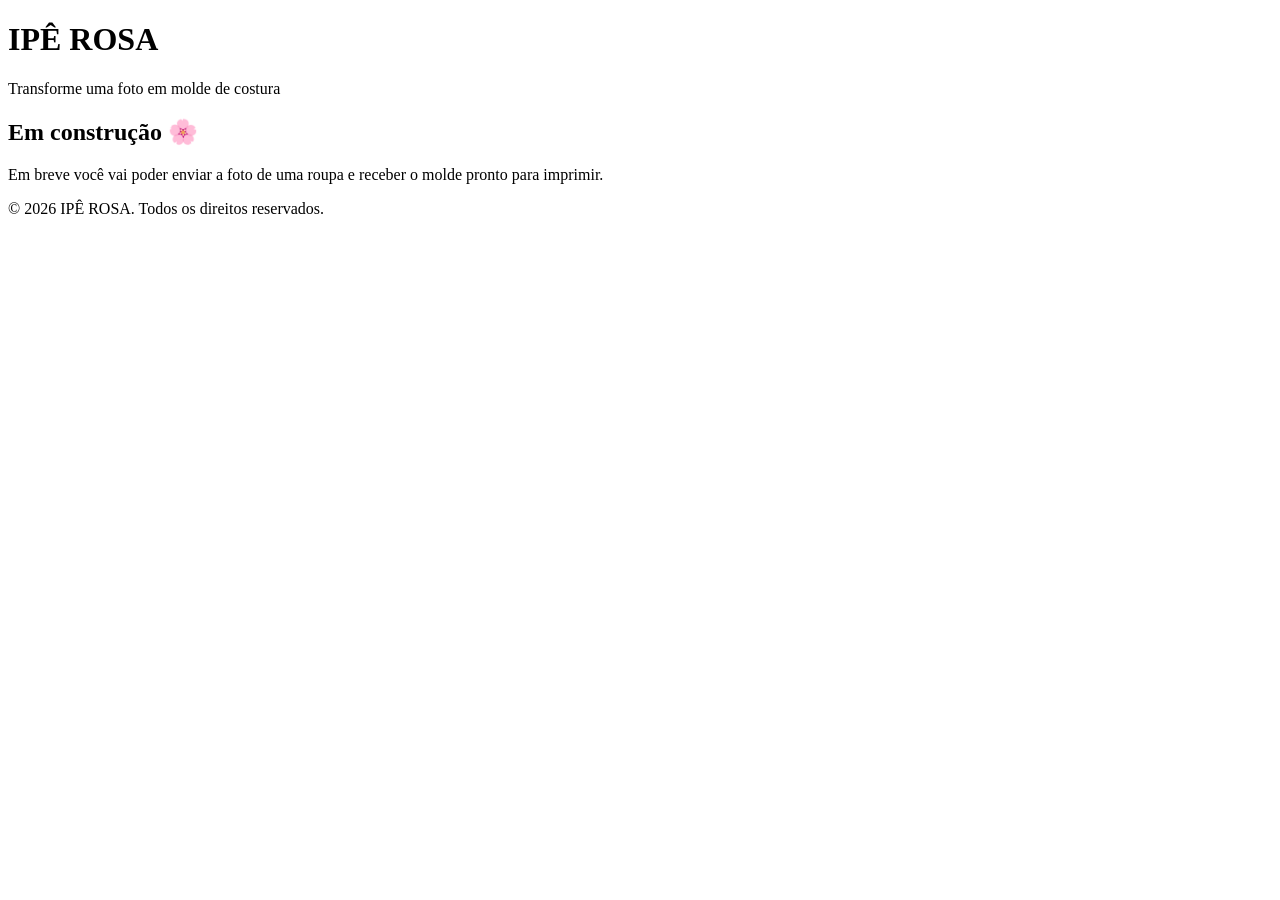
==== index.html @ 850e776a "Create index.html" ====
<!DOCTYPE html>
<html lang="pt-BR">
<head>
  <meta charset="UTF-8">
  <meta name="viewport" content="width=device-width, initial-scale=1.0">
  <title>IPÊ ROSA - Molde de Costura</title>
  <link rel="stylesheet" href="style.css">
</head>
<body>
  <header>
    <h1>IPÊ ROSA</h1>
    <p>Transforme uma foto em molde de costura</p>
  </header>

  <main>
    <section class="hero">
      <h2>Em construção 🌸</h2>
      <p>Em breve você vai poder enviar a foto de uma roupa e receber o molde pronto para imprimir.</p>
    </section>
  </main>

  <footer>
    <p>&copy; 2026 IPÊ ROSA. Todos os direitos reservados.</p>
  </footer>

  <script src="script.js"></script>
</body>
</html>
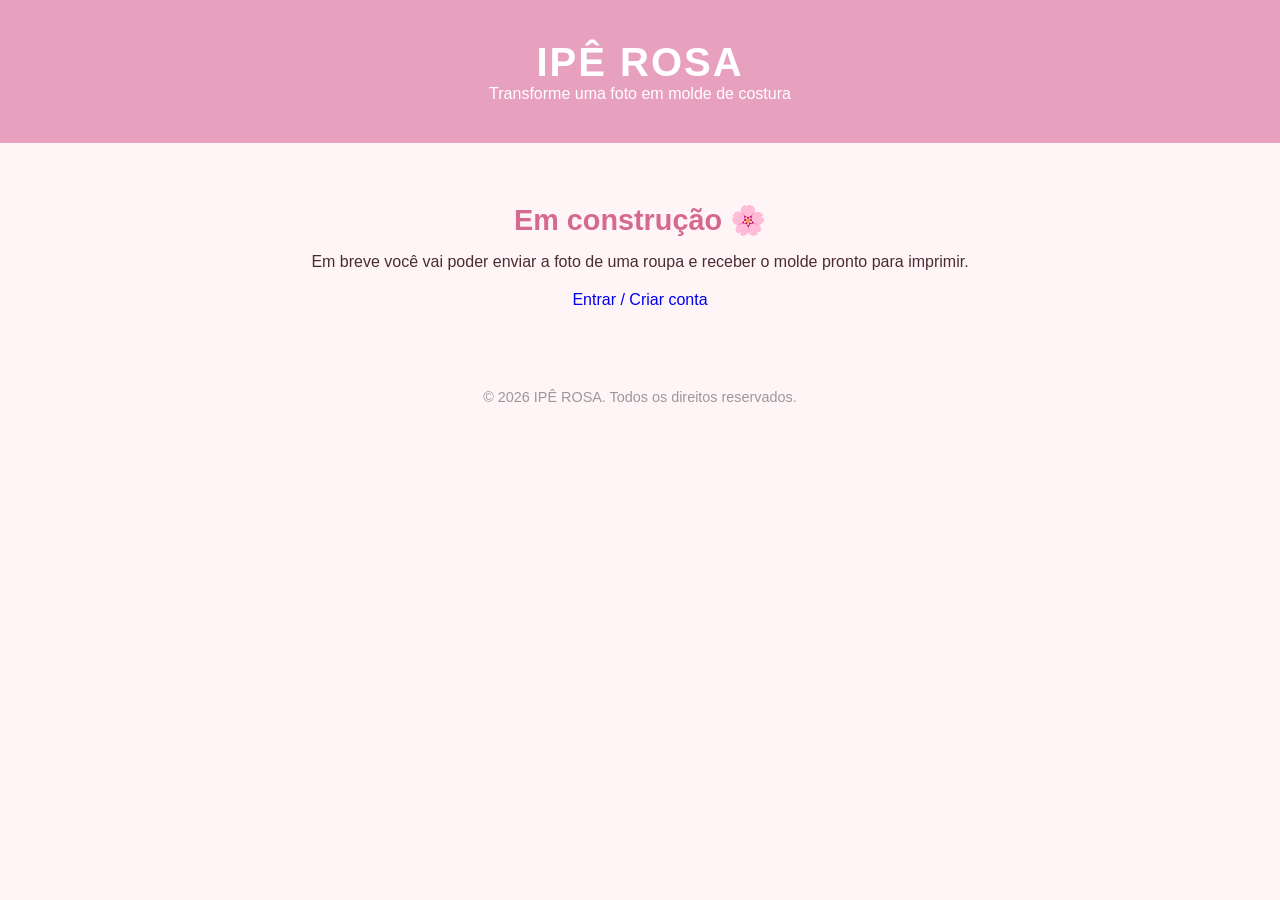
==== commit 8166befe: "Update index.html" ====
--- a/index.html
+++ b/index.html
@@ -16,6 +16,7 @@
     <section class="hero">
       <h2>Em construção 🌸</h2>
       <p>Em breve você vai poder enviar a foto de uma roupa e receber o molde pronto para imprimir.</p>
+      <a href="conta.html" class="btn-primary" style="display:inline-block; text-decoration:none; margin-top:20px;">Entrar / Criar conta</a>
     </section>
   </main>
 
--- a/style.css
+++ b/style.css
@@ -0,0 +1,43 @@
+* {
+  margin: 0;
+  padding: 0;
+  box-sizing: border-box;
+  font-family: 'Segoe UI', Arial, sans-serif;
+}
+
+body {
+  background-color: #fff5f7;
+  color: #4a2b34;
+}
+
+header {
+  background-color: #e8a0bf;
+  color: white;
+  text-align: center;
+  padding: 40px 20px;
+}
+
+header h1 {
+  font-size: 2.5rem;
+  letter-spacing: 2px;
+}
+
+main {
+  max-width: 700px;
+  margin: 60px auto;
+  text-align: center;
+  padding: 0 20px;
+}
+
+.hero h2 {
+  font-size: 1.8rem;
+  margin-bottom: 16px;
+  color: #d46a8f;
+}
+
+footer {
+  text-align: center;
+  padding: 20px;
+  color: #999;
+  font-size: 0.9rem;
+}
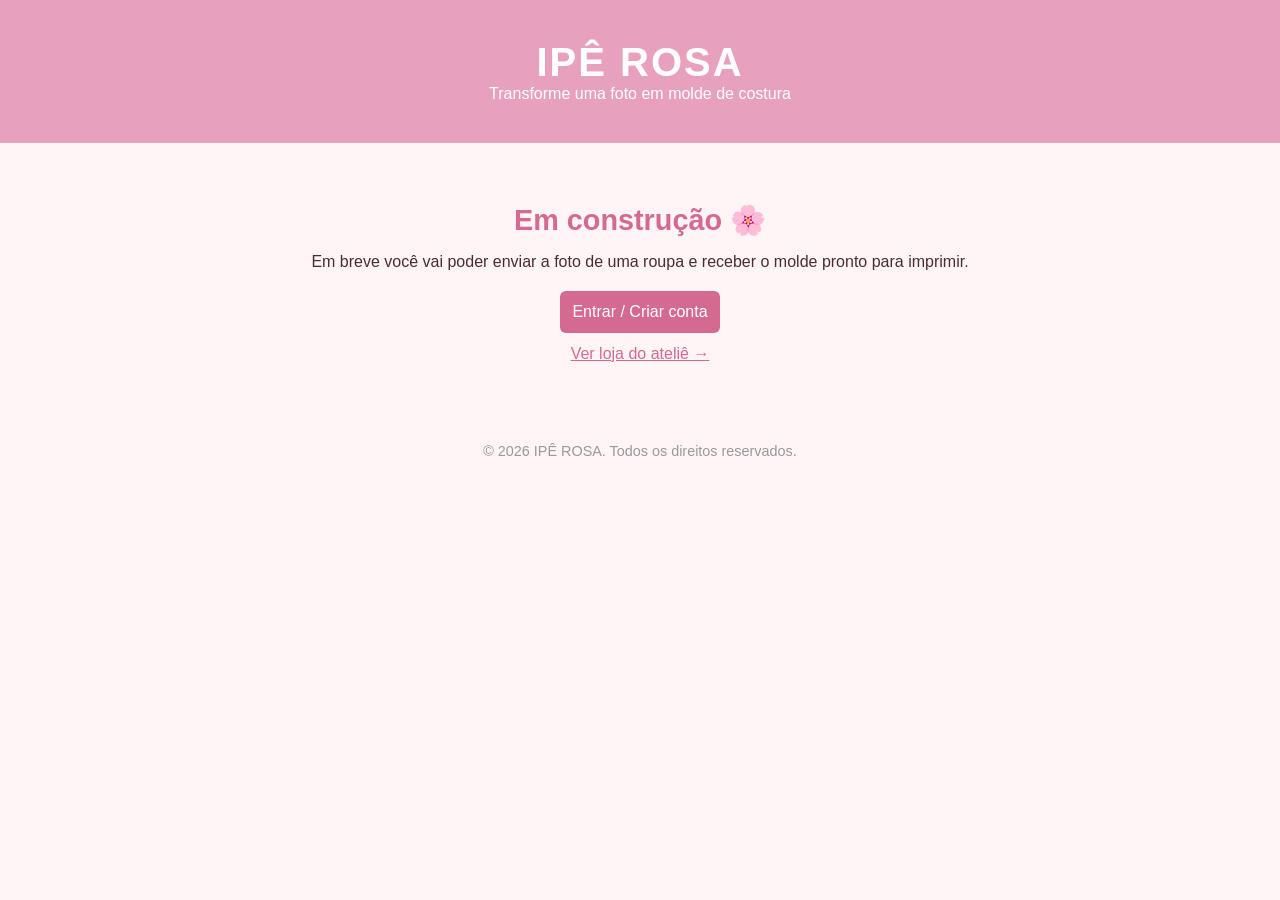
==== commit f5170ca4: "Update index.html" ====
--- a/index.html
+++ b/index.html
@@ -17,6 +17,8 @@
       <h2>Em construção 🌸</h2>
       <p>Em breve você vai poder enviar a foto de uma roupa e receber o molde pronto para imprimir.</p>
       <a href="conta.html" class="btn-primary" style="display:inline-block; text-decoration:none; margin-top:20px;">Entrar / Criar conta</a>
+<br>
+<a href="loja.html" style="display:inline-block; margin-top:12px; color:#d46a8f;">Ver loja do ateliê →</a>
     </section>
   </main>
 
--- a/style.css
+++ b/style.css
@@ -41,3 +41,87 @@
   color: #999;
   font-size: 0.9rem;
 }
+
+.auth-box {
+  background: white;
+  border-radius: 12px;
+  padding: 30px;
+  box-shadow: 0 2px 10px rgba(0,0,0,0.08);
+  max-width: 400px;
+  margin: 0 auto;
+}
+
+.auth-tabs {
+  display: flex;
+  margin-bottom: 20px;
+}
+
+.tab-btn {
+  flex: 1;
+  padding: 12px;
+  border: none;
+  background: #f5e6ec;
+  cursor: pointer;
+  font-size: 1rem;
+  color: #999;
+}
+
+.tab-btn.active {
+  background: #e8a0bf;
+  color: white;
+  font-weight: bold;
+}
+
+.tab-btn:first-child { border-radius: 8px 0 0 8px; }
+.tab-btn:last-child { border-radius: 0 8px 8px 0; }
+
+.auth-form {
+  display: flex;
+  flex-direction: column;
+  text-align: left;
+}
+
+.auth-form label {
+  margin-top: 12px;
+  margin-bottom: 4px;
+  font-size: 0.9rem;
+  color: #4a2b34;
+}
+
+.auth-form input {
+  padding: 10px;
+  border: 1px solid #ddd;
+  border-radius: 6px;
+  font-size: 1rem;
+}
+
+.btn-primary {
+  margin-top: 20px;
+  padding: 12px;
+  background-color: #d46a8f;
+  color: white;
+  border: none;
+  border-radius: 6px;
+  font-size: 1rem;
+  cursor: pointer;
+}
+
+.btn-primary:hover { background-color: #c05a7d; }
+
+.auth-form select {
+  padding: 10px;
+  border: 1px solid #ddd;
+  border-radius: 6px;
+  font-size: 1rem;
+  background: white;
+}
+
+.preview-foto {
+  max-width: 100%;
+  border-radius: 8px;
+  margin-top: 12px;
+}
+
+.mensagem { margin-top: 12px; font-size: 0.9rem; min-height: 20px; }
+.mensagem.erro { color: #c0392b; }
+.mensagem.sucesso { color: #27ae60; }
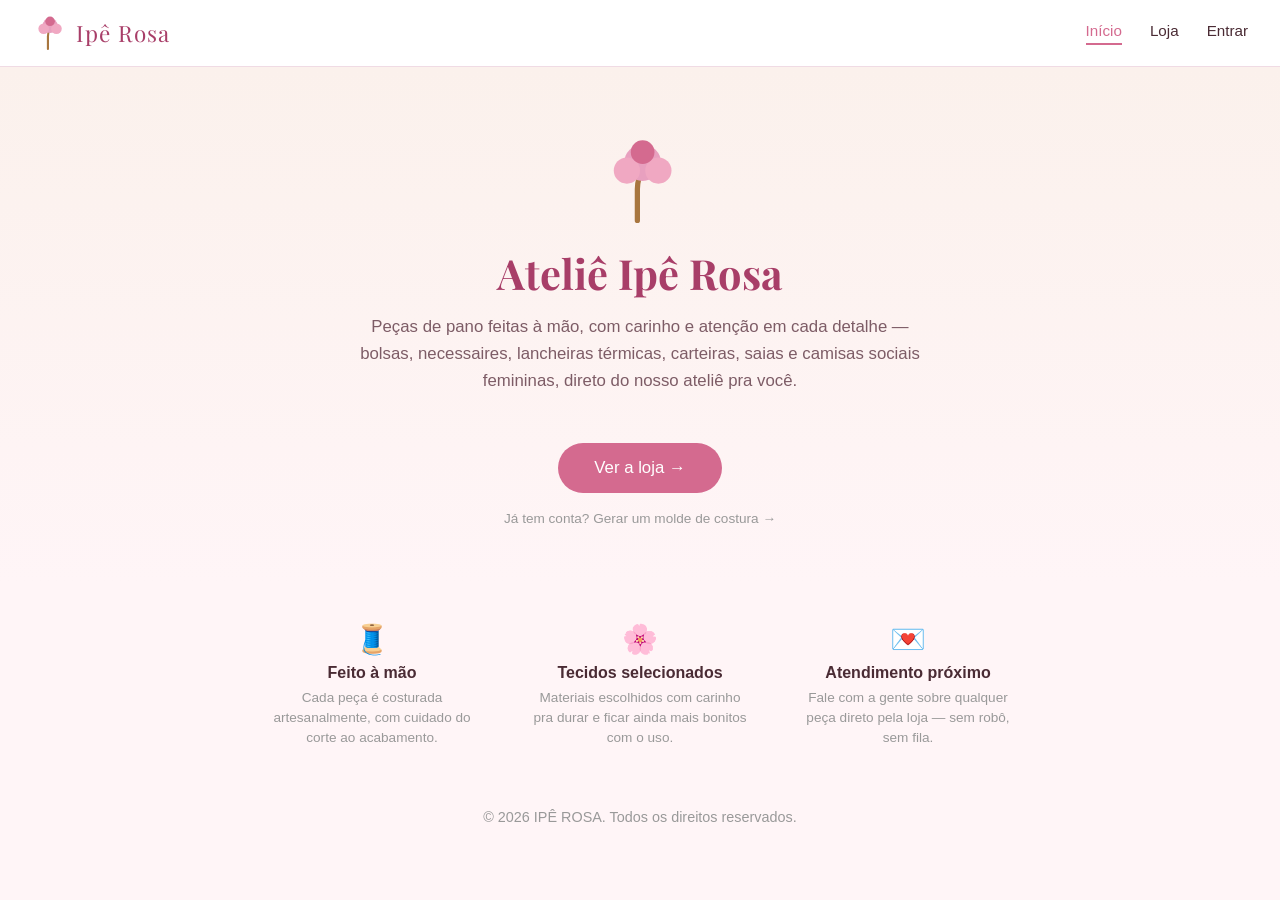
==== commit aa758e79: "Redesenha pagina de entrada e loja do atelie, com filtro por cor/tipo e interesse de compra index.ht" ====
--- a/index.html
+++ b/index.html
@@ -3,24 +3,70 @@
 <head>
   <meta charset="UTF-8">
   <meta name="viewport" content="width=device-width, initial-scale=1.0">
-  <title>IPÊ ROSA - Molde de Costura</title>
+  <title>IPÊ ROSA - Ateliê</title>
+  <link rel="preconnect" href="https://fonts.googleapis.com">
+  <link rel="preconnect" href="https://fonts.gstatic.com" crossorigin>
+  <link href="https://fonts.googleapis.com/css2?family=Playfair+Display:wght@600;700&display=swap" rel="stylesheet">
   <link rel="stylesheet" href="style.css">
 </head>
 <body>
-  <header>
-    <h1>IPÊ ROSA</h1>
-    <p>Transforme uma foto em molde de costura</p>
-  </header>
+  <div class="nav-atelie">
+    <a href="index.html" class="marca">
+      <svg viewBox="0 0 64 64" xmlns="http://www.w3.org/2000/svg">
+        <path d="M30 62 L30 38 Q30 30 34 26" stroke="#a8763f" stroke-width="4" fill="none" stroke-linecap="round"/>
+        <path d="M34 26 Q28 22 24 24" stroke="#a8763f" stroke-width="3" fill="none" stroke-linecap="round"/>
+        <path d="M34 26 Q40 20 44 22" stroke="#a8763f" stroke-width="3" fill="none" stroke-linecap="round"/>
+        <circle cx="34" cy="18" r="14" fill="#e8a0bf"/>
+        <circle cx="22" cy="24" r="10" fill="#f0a8c2"/>
+        <circle cx="46" cy="24" r="10" fill="#f0a8c2"/>
+        <circle cx="34" cy="10" r="9" fill="#d46a8f"/>
+      </svg>
+      <span>Ipê Rosa</span>
+    </a>
+    <nav>
+      <a href="index.html" class="ativo">Início</a>
+      <a href="loja.html">Loja</a>
+      <a href="conta.html">Entrar</a>
+    </nav>
+  </div>
 
-  <main>
-    <section class="hero">
-      <h2>Em construção 🌸</h2>
-      <p>Em breve você vai poder enviar a foto de uma roupa e receber o molde pronto para imprimir.</p>
-      <a href="conta.html" class="btn-primary" style="display:inline-block; text-decoration:none; margin-top:20px;">Entrar / Criar conta</a>
-<br>
-<a href="loja.html" style="display:inline-block; margin-top:12px; color:#d46a8f;">Ver loja do ateliê →</a>
-    </section>
-  </main>
+  <section class="hero-atelie">
+    <svg class="logo-grande" viewBox="0 0 64 64" xmlns="http://www.w3.org/2000/svg">
+      <path d="M30 62 L30 38 Q30 30 34 26" stroke="#a8763f" stroke-width="4" fill="none" stroke-linecap="round"/>
+      <path d="M34 26 Q28 22 24 24" stroke="#a8763f" stroke-width="3" fill="none" stroke-linecap="round"/>
+      <path d="M34 26 Q40 20 44 22" stroke="#a8763f" stroke-width="3" fill="none" stroke-linecap="round"/>
+      <circle cx="34" cy="18" r="14" fill="#e8a0bf"/>
+      <circle cx="22" cy="24" r="10" fill="#f0a8c2"/>
+      <circle cx="46" cy="24" r="10" fill="#f0a8c2"/>
+      <circle cx="34" cy="10" r="9" fill="#d46a8f"/>
+    </svg>
+    <h2>Ateliê Ipê Rosa</h2>
+    <p class="tagline">
+      Peças de pano feitas à mão, com carinho e atenção em cada detalhe — bolsas, necessaires,
+      lancheiras térmicas, carteiras, saias e camisas sociais femininas, direto do nosso ateliê
+      pra você.
+    </p>
+    <a href="loja.html" class="btn-primary btn-lg" style="display:inline-block; text-decoration:none; width:auto;">Ver a loja →</a>
+    <a href="conta.html" class="link-secundario">Já tem conta? Gerar um molde de costura →</a>
+  </section>
+
+  <section class="faixa-destaques">
+    <div class="item">
+      <div class="icone">🧵</div>
+      <h3>Feito à mão</h3>
+      <p>Cada peça é costurada artesanalmente, com cuidado do corte ao acabamento.</p>
+    </div>
+    <div class="item">
+      <div class="icone">🌸</div>
+      <h3>Tecidos selecionados</h3>
+      <p>Materiais escolhidos com carinho pra durar e ficar ainda mais bonitos com o uso.</p>
+    </div>
+    <div class="item">
+      <div class="icone">💌</div>
+      <h3>Atendimento próximo</h3>
+      <p>Fale com a gente sobre qualquer peça direto pela loja — sem robô, sem fila.</p>
+    </div>
+  </section>
 
   <footer>
     <p>&copy; 2026 IPÊ ROSA. Todos os direitos reservados.</p>
--- a/style.css
+++ b/style.css
@@ -8,6 +8,7 @@
 body {
   background-color: #fff5f7;
   color: #4a2b34;
+  overflow-x: hidden;
 }
 
 header {
@@ -125,3 +126,242 @@
 .mensagem { margin-top: 12px; font-size: 0.9rem; min-height: 20px; }
 .mensagem.erro { color: #c0392b; }
 .mensagem.sucesso { color: #27ae60; }
+
+/* Avatar do molde: leve balanço da peça, como um tecido real se acomodando */
+.ipe-avatar-sway {
+  transform-box: fill-box;
+  transform-origin: 50% 8%;
+  animation: ipeAvatarSway 4.5s ease-in-out infinite;
+}
+.ipe-avatar-sway--manga {
+  animation-delay: -0.6s;
+}
+@keyframes ipeAvatarSway {
+  0%, 100% { transform: rotate(-0.6deg); }
+  50% { transform: rotate(0.6deg); }
+}
+@media (prefers-reduced-motion: reduce) {
+  .ipe-avatar-sway { animation: none; }
+}
+
+/* ===== Redesenho Ateliê / Loja ===== */
+
+:root {
+  --ipe-neutro-quente: #fbf1ec;
+  --ipe-dourado: #c9975a;
+  --ipe-texto-suave: #7d5c66;
+}
+
+.fonte-titulo { font-family: 'Playfair Display', Georgia, serif; }
+
+/* --- Navegação --- */
+.nav-atelie {
+  display: flex;
+  align-items: center;
+  justify-content: space-between;
+  padding: 16px 32px;
+  background: white;
+  border-bottom: 1px solid #f0dbe4;
+}
+
+.nav-atelie .marca {
+  display: flex;
+  align-items: center;
+  gap: 10px;
+  text-decoration: none;
+  color: #4a2b34;
+}
+
+.nav-atelie .marca svg { width: 34px; height: 34px; flex-shrink: 0; }
+
+.nav-atelie .marca span {
+  font-family: 'Playfair Display', Georgia, serif;
+  font-size: 1.4rem;
+  letter-spacing: 1px;
+  color: #a83e68;
+}
+
+.nav-atelie nav { display: flex; gap: 28px; align-items: center; }
+
+.nav-atelie nav a {
+  text-decoration: none;
+  color: #4a2b34;
+  font-size: 0.95rem;
+  padding-bottom: 4px;
+  border-bottom: 2px solid transparent;
+  transition: border-color 0.2s, color 0.2s;
+}
+
+.nav-atelie nav a:hover,
+.nav-atelie nav a.ativo {
+  color: #d46a8f;
+  border-color: #d46a8f;
+}
+
+@media (max-width: 560px) {
+  .nav-atelie { padding: 14px 18px; flex-direction: column; gap: 12px; }
+  .nav-atelie nav { gap: 18px; }
+}
+
+/* --- Hero da página de entrada --- */
+.hero-atelie {
+  text-align: center;
+  padding: 72px 20px 56px;
+  background: linear-gradient(180deg, var(--ipe-neutro-quente), #fff5f7);
+}
+
+.hero-atelie .logo-grande { width: 84px; height: 84px; margin-bottom: 18px; }
+
+.hero-atelie h2 {
+  font-family: 'Playfair Display', Georgia, serif;
+  font-size: 2.6rem;
+  color: #a83e68;
+  margin-bottom: 14px;
+}
+
+.hero-atelie p.tagline {
+  max-width: 560px;
+  margin: 0 auto 28px;
+  color: var(--ipe-texto-suave);
+  font-size: 1.05rem;
+  line-height: 1.6;
+  overflow-wrap: break-word;
+}
+
+.btn-lg { padding: 15px 36px; font-size: 1.05rem; border-radius: 30px; }
+
+.link-secundario {
+  display: block;
+  margin-top: 18px;
+  color: #999;
+  font-size: 0.85rem;
+  text-decoration: none;
+}
+.link-secundario:hover { color: #d46a8f; }
+
+.faixa-destaques {
+  display: flex;
+  justify-content: center;
+  gap: 48px;
+  flex-wrap: wrap;
+  padding: 40px 20px;
+  max-width: 900px;
+  margin: 0 auto;
+  text-align: center;
+}
+
+.faixa-destaques .item { max-width: 220px; }
+.faixa-destaques .item .icone { font-size: 1.8rem; margin-bottom: 8px; }
+.faixa-destaques .item h3 { font-size: 1rem; color: #4a2b34; margin-bottom: 6px; }
+.faixa-destaques .item p { font-size: 0.85rem; color: #999; line-height: 1.5; }
+
+/* --- Loja: filtros --- */
+.filtro-loja {
+  display: flex;
+  gap: 14px;
+  align-items: center;
+  flex-wrap: wrap;
+  margin: 24px 0 8px;
+}
+
+.filtro-loja select {
+  padding: 9px 14px;
+  border: 1px solid #e8c3d3;
+  border-radius: 20px;
+  background: white;
+  color: #4a2b34;
+  font-size: 0.9rem;
+}
+
+.filtro-loja .limpar-filtros {
+  font-size: 0.85rem;
+  color: #a83e68;
+  cursor: pointer;
+  text-decoration: underline;
+  background: none;
+  border: none;
+}
+
+/* --- Loja: cards --- */
+.produto-card {
+  transition: transform 0.18s ease, box-shadow 0.18s ease;
+  display: flex;
+  flex-direction: column;
+}
+
+.produto-card:hover {
+  transform: translateY(-4px);
+  box-shadow: 0 8px 20px rgba(0,0,0,0.1);
+}
+
+.produto-card .tags { display: flex; gap: 6px; flex-wrap: wrap; margin: 6px 0; }
+
+.tag-chip {
+  display: inline-block;
+  padding: 3px 10px;
+  border-radius: 12px;
+  background: var(--ipe-neutro-quente);
+  color: var(--ipe-dourado);
+  font-size: 0.72rem;
+  font-weight: 600;
+}
+
+.btn-interesse {
+  margin-top: auto;
+  padding: 9px;
+  background: #d46a8f;
+  color: white;
+  border: none;
+  border-radius: 6px;
+  font-size: 0.9rem;
+  cursor: pointer;
+}
+.btn-interesse:hover { background: #c05a7d; }
+
+.sem-resultados {
+  text-align: center;
+  color: #999;
+  padding: 40px 20px;
+}
+
+/* --- Modal de interesse --- */
+.modal-interesse-fundo {
+  display: none;
+  position: fixed;
+  inset: 0;
+  background: rgba(74,43,52,0.45);
+  align-items: center;
+  justify-content: center;
+  padding: 20px;
+  z-index: 100;
+}
+.modal-interesse-fundo.aberto { display: flex; }
+
+.modal-interesse {
+  background: white;
+  border-radius: 14px;
+  padding: 28px;
+  max-width: 420px;
+  width: 100%;
+  position: relative;
+}
+
+.modal-interesse .fechar {
+  position: absolute;
+  top: 14px;
+  right: 16px;
+  background: none;
+  border: none;
+  font-size: 1.3rem;
+  color: #999;
+  cursor: pointer;
+}
+
+.modal-interesse h3 {
+  font-family: 'Playfair Display', Georgia, serif;
+  color: #a83e68;
+  margin-bottom: 4px;
+  padding-right: 20px;
+}
+
+.modal-interesse .produto-ref { font-size: 0.85rem; color: #999; margin-bottom: 16px; }
